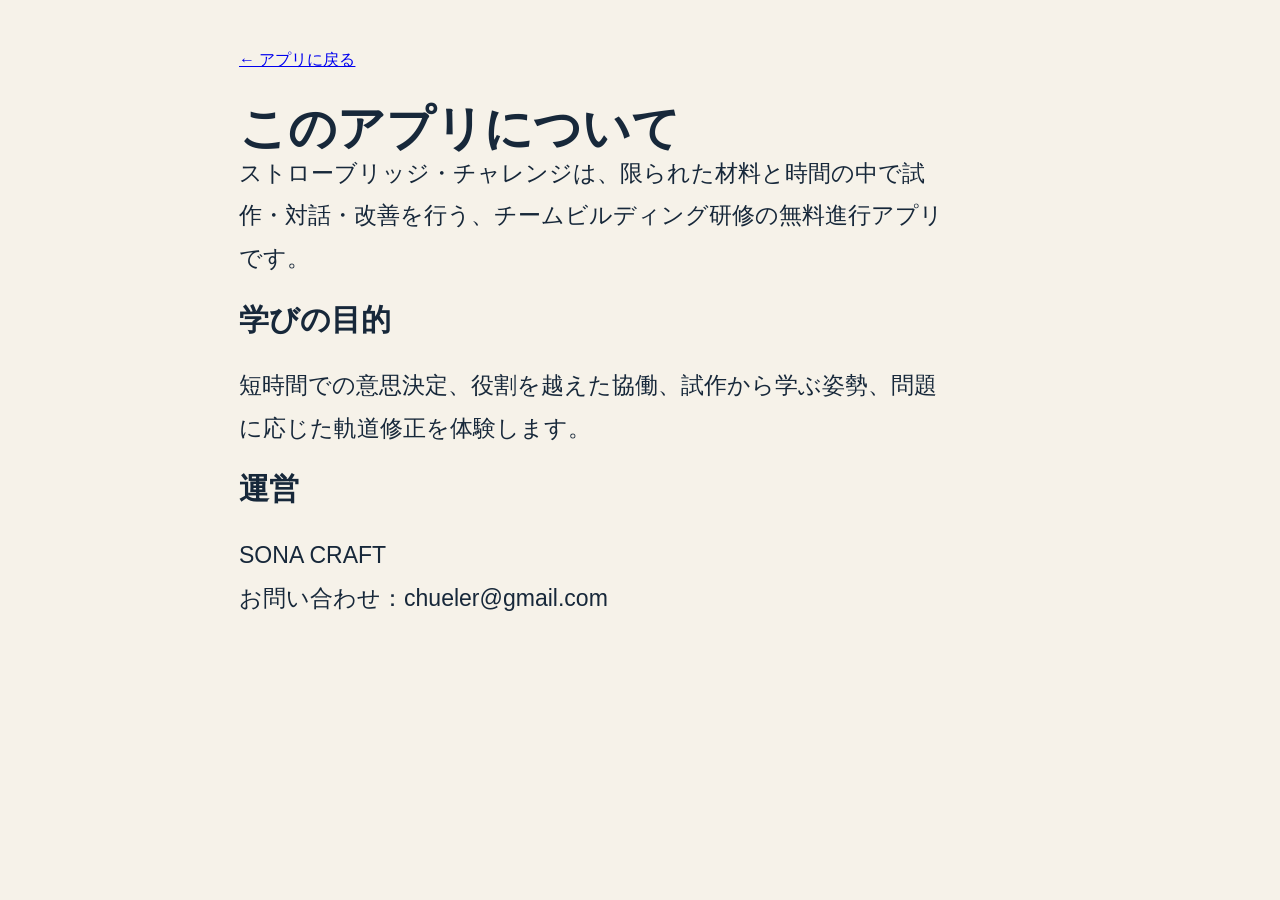
==== public/about.html @ 4d7ad0be "Initial release" ====
<!doctype html><html lang="ja"><head><meta charset="utf-8"><meta name="viewport" content="width=device-width,initial-scale=1"><title>このアプリについて｜ストローブリッジ・チャレンジ</title><link rel="stylesheet" href="css/styles.css"></head><body style="overflow:auto"><main style="max-width:850px;margin:auto;padding:50px 24px"><a href="/">← アプリに戻る</a><h1 style="font-size:48px;margin-top:35px">このアプリについて</h1><p class="lead">ストローブリッジ・チャレンジは、限られた材料と時間の中で試作・対話・改善を行う、チームビルディング研修の無料進行アプリです。</p><h2 style="font-size:30px">学びの目的</h2><p class="lead">短時間での意思決定、役割を越えた協働、試作から学ぶ姿勢、問題に応じた軌道修正を体験します。</p><h2 style="font-size:30px">運営</h2><p class="lead">SONA CRAFT<br>お問い合わせ：chueler@gmail.com</p></main></body></html>
---- public/css/styles.css ----
:root{--ink:#17283a;--paper:#f6f2e9;--white:#fff;--orange:#ef573f;--yellow:#f6c64f;--teal:#117d78;--line:#d7d7cf;--shadow:0 22px 60px rgba(23,40,58,.14)}*{box-sizing:border-box}html,body{margin:0;min-height:100%;font-family:"Noto Sans JP",sans-serif;color:var(--ink);background:var(--paper)}body{overflow:hidden}button,input,textarea{font:inherit}button{cursor:pointer}.app-header{position:fixed;z-index:20;inset:0 0 auto;height:74px;padding:0 4vw;display:flex;align-items:center;gap:28px;background:#fff;border-bottom:1px solid #ddd}.brand{display:flex;align-items:center;gap:10px;border:0;background:none;text-align:left;font:800 11px/1.05 "DM Sans";letter-spacing:.12em;color:var(--ink)}.brand-mark{display:grid;place-items:center;width:38px;height:38px;border-radius:11px;background:var(--orange);color:#fff;font-size:22px}.progress{margin-left:auto;display:flex;align-items:center;gap:12px;font:700 12px "DM Sans"}.progress i{display:block;width:160px;height:5px;background:#e8e6df;border-radius:5px;overflow:hidden}.progress b{display:block;height:100%;width:7.7%;background:var(--orange);transition:.35s}.header-actions{display:flex;gap:8px}.header-actions button{width:40px;height:40px;border:1px solid #ccd1d2;border-radius:50%;background:#fff;color:var(--ink);font-weight:800}.header-actions button:first-child{width:48px;border-radius:20px}.slide{display:none;min-height:100vh;padding:110px 7vw 100px;align-items:center;animation:appear .35s ease}.slide.is-active{display:flex}.slide>div:first-child:not(.split):not(.slide-heading){width:100%}@keyframes appear{from{opacity:0;transform:translateY(10px)}}.eyebrow{font:700 12px "DM Sans";letter-spacing:.2em;color:var(--orange);margin:0 0 18px}.eyebrow.light{color:#ffd86b}h1,h2,h3,p{margin-top:0}h1{font-size:clamp(46px,7vw,98px);line-height:.95;margin:0;font-weight:900}h2{font-size:clamp(38px,5.6vw,76px);line-height:1.12;margin:0 0 28px;font-weight:900;white-space:normal}h2 em{color:var(--orange);font-style:normal}.lead{max-width:720px;font-size:clamp(17px,1.8vw,25px);line-height:1.85}.hero{background:linear-gradient(125deg,#f8f5ed 0 64%,#ef573f 64%);gap:4vw}.hero-copy{width:58%}.hero h2{color:var(--orange);font-size:clamp(48px,7vw,100px)}.hero-lead{font-size:clamp(17px,2vw,26px);font-weight:700}.hero-actions{display:flex;gap:12px;margin-top:34px}.primary-btn,.ghost-btn,.small-btn{border-radius:14px;padding:15px 22px;border:0;font-weight:800}.primary-btn{background:var(--orange);color:#fff;box-shadow:0 10px 24px rgba(239,87,63,.25)}.ghost-btn,.small-btn{background:#fff;border:1px solid #cdd1cf;color:var(--ink)}.bridge-art{position:relative;width:40%;height:380px}.bank{position:absolute;bottom:35px;width:22%;height:120px;background:#263b4d}.bank.left{left:0}.bank.right{right:0}.bridge-deck{position:absolute;left:8%;right:8%;bottom:145px;height:18px;background:#ffd36a;transform:rotate(-1deg)}.truss{position:absolute;bottom:158px;width:25%;height:90px;border:12px solid #fff;border-width:12px 12px 0;clip-path:polygon(50% 0,100% 100%,0 100%)}.t1{left:9%}.t2{left:29%}.t3{left:49%}.t4{left:69%}.weight{position:absolute;bottom:66px;left:calc(50% - 29px);width:58px;height:64px;background:#14283a;color:#fff;display:grid;place-items:center;font-weight:800;border-radius:4px}.weight:before{content:"";position:absolute;height:60px;width:2px;background:#14283a;bottom:62px}.split{width:100%;display:grid;grid-template-columns:1.05fr .95fr;gap:7vw;align-items:center}.mission-card{background:var(--ink);color:#fff;padding:50px;border-radius:28px;box-shadow:var(--shadow)}.mission-card span{font:700 12px "DM Sans";letter-spacing:.18em;color:#ffd36a}.mission-card strong,.mission-card b{display:block}.mission-card strong{font-size:24px;margin-top:30px}.mission-card b{font:700 clamp(70px,10vw,150px)/1 "DM Sans";color:var(--orange)}.mission-card p{font-size:18px;line-height:1.7}.slide-heading{width:100%;display:flex;justify-content:space-between;align-items:end;gap:30px;margin-bottom:34px}.slide-heading h2{margin:0}.slide-heading>p{max-width:520px;font-size:17px;line-height:1.7}.teams-grid,.measure-grid{width:100%;display:grid;grid-template-columns:repeat(auto-fit,minmax(220px,1fr));gap:18px}.team-card,.measure-card{background:#fff;border-radius:20px;padding:24px;border-top:7px solid var(--team);box-shadow:0 8px 25px rgba(23,40,58,.08)}.team-card header,.measure-card header{display:flex;justify-content:space-between;align-items:center}.team-card header b{font:800 34px "DM Sans";color:var(--team)}.team-card h3{font-size:20px}.team-card ul{padding-left:20px;line-height:1.9}.materials{width:100%;display:grid;grid-template-columns:repeat(5,1fr);gap:14px}.materials button{min-height:220px;padding:22px;border:2px solid transparent;border-radius:20px;background:#fff;color:var(--ink);display:flex;flex-direction:column;align-items:flex-start;gap:14px;text-align:left}.materials button span{font:700 12px "DM Sans";color:#999}.materials button b{font-size:18px}.materials button strong{margin-top:auto;font:800 46px "DM Sans"}.materials button small{font:700 14px "Noto Sans JP"}.materials button i{align-self:flex-end;width:34px;height:34px;border:2px solid #ccd1d2;border-radius:50%;display:grid;place-items:center;color:transparent}.materials button.checked{border-color:var(--teal);background:#eef9f5}.materials button.checked i{background:var(--teal);border-color:var(--teal);color:#fff}.rule-slide{justify-content:space-between;gap:6vw}.rule-slide>div{width:42%!important}.rule-list{width:54%;padding:0;margin:0;list-style:none}.rule-list li{display:grid;grid-template-columns:70px 1fr;gap:18px;padding:22px 0;border-bottom:1px solid var(--line)}.rule-list span{font:800 28px "DM Sans";color:var(--orange)}.rule-list b{font-size:21px}.rule-list p{margin:7px 0 0;line-height:1.7}.truss-demo{position:relative;height:330px;background:#173047;border-radius:28px;overflow:hidden}.truss-demo span{position:absolute;width:42%;height:10px;background:#ffd15c;left:8%;top:50%;transform-origin:right center}.truss-demo span:nth-child(1){transform:rotate(34deg)}.truss-demo span:nth-child(2){left:42%;transform:rotate(-34deg)}.truss-demo span:nth-child(3){left:42%;transform:rotate(34deg)}.truss-demo span:nth-child(4){left:76%;transform:rotate(-34deg)}.truss-demo span:nth-child(5){width:84%;transform:none;top:73%}.truss-demo span:nth-child(6){width:84%;transform:none;top:27%}.truss-demo b{position:absolute;left:45%;top:42%;color:#fff}.principles{width:100%;display:grid;grid-template-columns:repeat(3,1fr);gap:20px}.principles article{background:#fff;padding:32px;border-radius:22px;border-bottom:7px solid var(--orange)}.principles span{font:800 48px "DM Sans";color:#e6e2d9}.principles h3{font-size:22px}.principles p{line-height:1.7}.dark{background:var(--ink);color:#fff}.timer-slide{justify-content:space-between;gap:5vw}.timer-slide>div:first-child{width:52%!important}.timer-slide ul{font-size:18px;line-height:2}.timer-card{width:min(420px,42%);background:#fff;color:var(--ink);padding:38px;border-radius:28px;text-align:center}.timer-card.accent{background:var(--orange);color:#fff}.timer-card>p{font:700 13px "DM Sans";letter-spacing:.18em}.timer-display{display:block;font:700 clamp(72px,9vw,130px)/1 "DM Sans"}.timer-track{height:8px;background:rgba(127,127,127,.25);border-radius:8px;margin:28px 0;overflow:hidden}.timer-track i{display:block;width:100%;height:100%;background:var(--yellow)}.timer-card>div:last-child{display:flex;gap:10px}.timer-card button{flex:1;padding:14px;border:0;border-radius:12px;font-weight:800}.timer-toggle{background:var(--ink);color:#fff}.milestones p{display:flex;gap:15px;align-items:center}.milestones b{color:#ffd15c;font:800 24px "DM Sans"}.measure-card{text-align:center}.measure-card header{font-weight:800}.score-entry{display:flex;align-items:end;justify-content:center;margin-top:25px}.score-entry input{width:150px;border:0;border-bottom:3px solid var(--team);font:800 46px "DM Sans";text-align:center;color:var(--ink);outline:none}.score-entry span{font-weight:800;margin:0 0 8px 7px}.results-btn{display:block;margin:30px auto 0}.winner-slide{background:var(--orange);color:#fff;display:none;flex-direction:column;align-items:flex-start}.winner-slide.is-active{display:flex}.winner-slide h2 em{color:#ffd15c}.podium{width:100%;display:flex;gap:12px;align-items:flex-end}.podium article{flex:1;background:#fff;color:var(--ink);padding:22px;text-align:center;border-radius:18px 18px 0 0}.podium article:first-child{min-height:210px}.podium article strong{display:block;font:800 34px "DM Sans";color:var(--orange)}.questions p{display:grid;grid-template-columns:54px 1fr;gap:16px;padding:20px;background:#fff;border-radius:16px;box-shadow:0 8px 25px rgba(23,40,58,.07)}.questions span{font:800 26px "DM Sans";color:var(--orange)}.finish{justify-content:center;text-align:center;background:linear-gradient(135deg,#f7f3e8,#f7dccd)}.finish>div{width:auto!important}.nav-bar{position:fixed;z-index:20;bottom:0;left:0;right:0;height:76px;padding:0 4vw;display:flex;align-items:center;justify-content:space-between;background:#fff;border-top:1px solid #ddd}.nav-bar nav{display:flex;gap:18px}.nav-bar a{font-size:12px;color:#65717a}.nav-bar button{min-width:52px;height:46px;border:1px solid #ccd1d2;background:#fff;border-radius:12px;font-weight:800}.nav-bar #nextBtn{min-width:110px;background:var(--ink);color:#fff;border-color:var(--ink)}dialog{width:min(1000px,94vw);max-height:88vh;padding:0;border:0;border-radius:24px;box-shadow:var(--shadow)}dialog::backdrop{background:rgba(12,24,36,.72)}dialog form>header,dialog form>footer{padding:22px 28px;display:flex;align-items:center;justify-content:space-between;border-bottom:1px solid #ddd}dialog form>header p{font:700 11px "DM Sans";letter-spacing:.16em;color:var(--orange);margin:0}dialog form>header h2{font-size:30px;margin:3px 0}dialog form>header button{border:0;background:none;font-size:32px}.setup-body{padding:26px;display:grid;grid-template-columns:1.3fr .7fr;gap:34px;overflow:auto}.setup-body h3{font-size:22px}.team-editor{display:grid;grid-template-columns:170px 1fr 38px;gap:10px;margin:12px 0}.team-editor input,.team-editor textarea,.settings-grid input{width:100%;border:1px solid #ccd1d2;border-radius:10px;padding:11px}.team-editor textarea{resize:vertical}.team-editor button{border:0;background:#fee9e5;color:#b53427;border-radius:10px}.settings-grid{display:grid;gap:12px}.settings-grid label{display:grid;grid-template-columns:1fr 80px 35px;align-items:center;gap:8px}.save-note{font-size:13px;color:#69747b;margin-top:24px}.toast{position:fixed;z-index:50;left:50%;bottom:95px;transform:translate(-50%,20px);background:#111f2d;color:#fff;padding:13px 20px;border-radius:12px;opacity:0;pointer-events:none;transition:.25s}.toast.show{opacity:1;transform:translate(-50%,0)}.confetti{position:fixed;inset:0;z-index:60;pointer-events:none;overflow:hidden}.confetti i{position:absolute;top:-20px;width:11px;height:18px;animation:fall 1.7s ease-in forwards}@keyframes fall{to{transform:translate(var(--drift),105vh) rotate(760deg)}}@media(max-width:850px){body{overflow:auto}.app-header{height:62px;padding:0 14px}.progress i{display:none}.slide{min-height:100svh;padding:88px 20px 100px;align-items:flex-start}.hero{background:linear-gradient(160deg,#f8f5ed 0 72%,#ef573f 72%);flex-direction:column}.hero-copy{width:100%}.bridge-art{width:100%;height:230px}.split,.setup-body{grid-template-columns:1fr}.materials{grid-template-columns:repeat(2,1fr)}.materials button{min-height:150px}.rule-slide,.timer-slide{flex-direction:column}.rule-slide>div,.rule-list,.timer-slide>div:first-child,.timer-card{width:100%!important}.principles{grid-template-columns:1fr}.slide-heading{align-items:flex-start;flex-direction:column}.nav-bar nav{display:none}.teams-grid,.measure-grid{grid-template-columns:1fr 1fr}.team-editor{grid-template-columns:1fr 36px}.team-editor textarea{grid-column:1/-1}.header-actions button{width:36px;height:36px}.header-actions button:first-child{width:42px}h2{font-size:38px}.timer-display{font-size:72px}}@media(max-width:520px){.materials,.teams-grid,.measure-grid{grid-template-columns:1fr}.hero-actions{flex-direction:column}.podium{align-items:stretch;flex-direction:column}.podium article{width:100%;min-height:0!important;border-radius:14px}.brand span:last-child{display:none}}
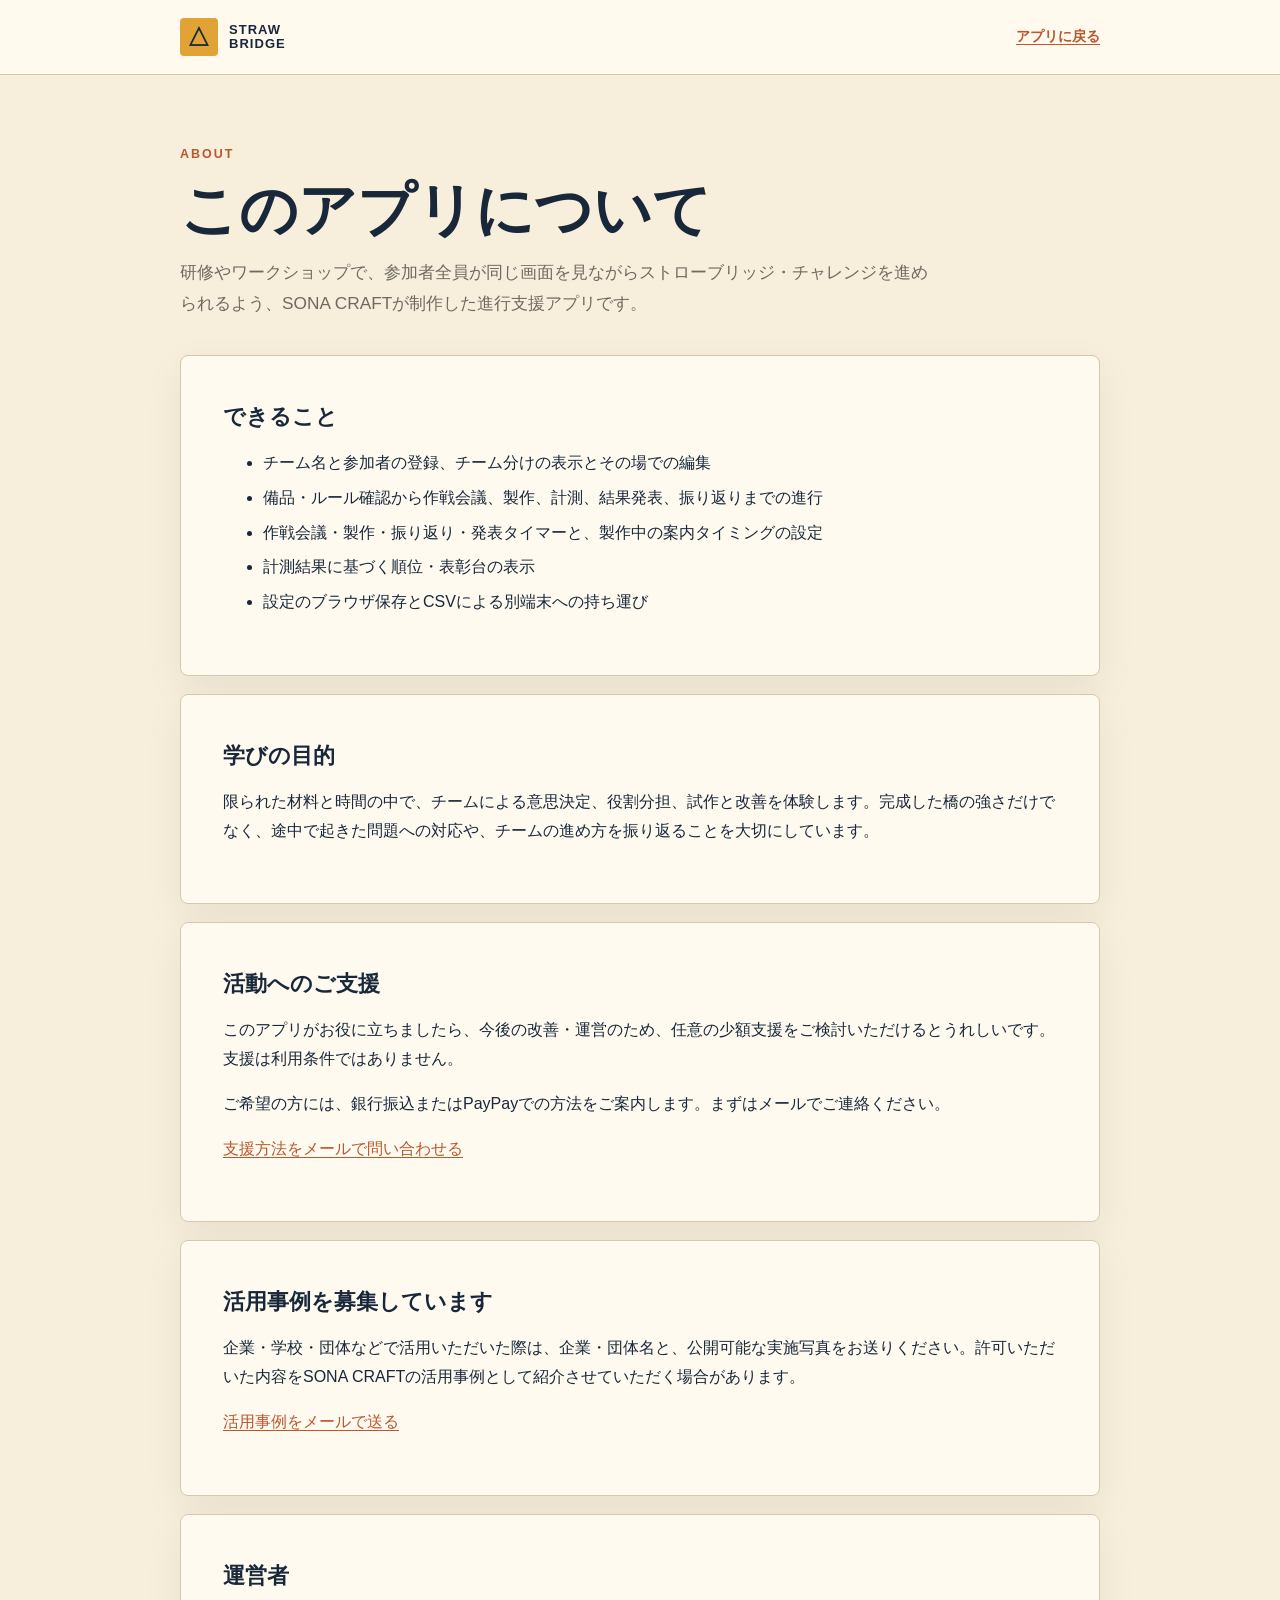
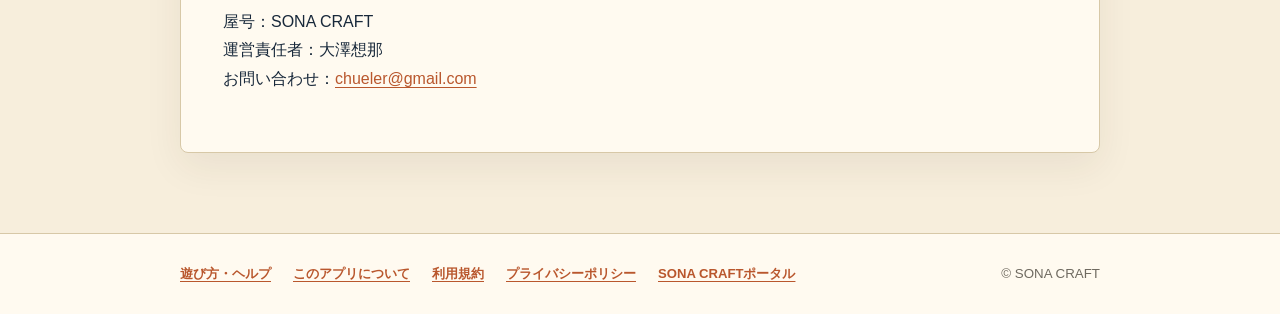
==== commit 97f73d99: "Align informational pages with Paper Human Tower" ====
--- a/public/about.html
+++ b/public/about.html
@@ -1 +1,16 @@
-<!doctype html><html lang="ja"><head><meta charset="utf-8"><meta name="viewport" content="width=device-width,initial-scale=1"><title>このアプリについて｜ストローブリッジ・チャレンジ</title><link rel="stylesheet" href="css/styles.css"></head><body style="overflow:auto"><main style="max-width:850px;margin:auto;padding:50px 24px"><a href="/">← アプリに戻る</a><h1 style="font-size:48px;margin-top:35px">このアプリについて</h1><p class="lead">ストローブリッジ・チャレンジは、限られた材料と時間の中で試作・対話・改善を行う、チームビルディング研修の無料進行アプリです。</p><h2 style="font-size:30px">学びの目的</h2><p class="lead">短時間での意思決定、役割を越えた協働、試作から学ぶ姿勢、問題に応じた軌道修正を体験します。</p><h2 style="font-size:30px">運営</h2><p class="lead">SONA CRAFT<br>お問い合わせ：chueler@gmail.com</p></main></body></html>
+<!doctype html>
+<html lang="ja">
+<head><meta charset="UTF-8"><meta name="viewport" content="width=device-width, initial-scale=1.0"><title>このアプリについて | ストローブリッジ・チャレンジ</title><link rel="stylesheet" href="css/legal.css"></head>
+<body>
+  <header class="legal-header"><div class="legal-header-inner"><a class="brand" href="index.html"><span class="brand-mark">△</span><span>STRAW<br>BRIDGE</span></a><a class="back-link" href="index.html">アプリに戻る</a></div></header>
+  <main class="legal-main">
+    <div class="legal-hero"><span class="eyebrow">ABOUT</span><h1>このアプリについて</h1><p class="lead">研修やワークショップで、参加者全員が同じ画面を見ながらストローブリッジ・チャレンジを進められるよう、SONA CRAFTが制作した進行支援アプリです。</p></div>
+    <section class="legal-card"><h2>できること</h2><ul><li>チーム名と参加者の登録、チーム分けの表示とその場での編集</li><li>備品・ルール確認から作戦会議、製作、計測、結果発表、振り返りまでの進行</li><li>作戦会議・製作・振り返り・発表タイマーと、製作中の案内タイミングの設定</li><li>計測結果に基づく順位・表彰台の表示</li><li>設定のブラウザ保存とCSVによる別端末への持ち運び</li></ul></section>
+    <section class="legal-card"><h2>学びの目的</h2><p>限られた材料と時間の中で、チームによる意思決定、役割分担、試作と改善を体験します。完成した橋の強さだけでなく、途中で起きた問題への対応や、チームの進め方を振り返ることを大切にしています。</p></section>
+    <section class="legal-card"><h2>活動へのご支援</h2><p>このアプリがお役に立ちましたら、今後の改善・運営のため、任意の少額支援をご検討いただけるとうれしいです。支援は利用条件ではありません。</p><p>ご希望の方には、銀行振込またはPayPayでの方法をご案内します。まずはメールでご連絡ください。</p><p><a href="mailto:chueler@gmail.com?subject=ストローブリッジ支援について">支援方法をメールで問い合わせる</a></p></section>
+    <section class="legal-card"><h2>活用事例を募集しています</h2><p>企業・学校・団体などで活用いただいた際は、企業・団体名と、公開可能な実施写真をお送りください。許可いただいた内容をSONA CRAFTの活用事例として紹介させていただく場合があります。</p><p><a href="mailto:chueler@gmail.com?subject=ストローブリッジ活用事例">活用事例をメールで送る</a></p></section>
+    <section class="legal-card"><h2>運営者</h2><p>屋号：SONA CRAFT<br>運営責任者：大澤想那<br>お問い合わせ：<a href="mailto:chueler@gmail.com">chueler@gmail.com</a></p></section>
+  </main>
+  <footer class="legal-footer"><div class="legal-footer-inner"><nav><a href="how-to-play.html">遊び方・ヘルプ</a><a href="about.html">このアプリについて</a><a href="terms.html">利用規約</a><a href="privacy.html">プライバシーポリシー</a><a href="https://sona-studio-portal.pages.dev/">SONA CRAFTポータル</a></nav><small>© SONA CRAFT</small></div></footer>
+</body>
+</html>
--- a/public/css/legal.css
+++ b/public/css/legal.css
@@ -0,0 +1,2 @@
+:root{color-scheme:light;--ink:#18283a;--muted:#6f6a60;--cream:#f7eedc;--paper:#fffaf0;--orange:#b9572d;--gold:#e2a336;--line:#d7c8a7}
+*{box-sizing:border-box}body{margin:0;color:var(--ink);background:var(--cream);font-family:"Yu Gothic UI","Yu Gothic","Hiragino Kaku Gothic ProN","Meiryo",sans-serif;line-height:1.8}a{color:var(--orange);text-underline-offset:.2em}a:hover{color:#873a20}.legal-header{border-bottom:1px solid var(--line);background:rgba(255,250,240,.95)}.legal-header-inner,.legal-main,.legal-footer-inner{width:min(920px,calc(100% - 40px));margin-inline:auto}.legal-header-inner{min-height:74px;display:flex;align-items:center;justify-content:space-between;gap:24px}.brand{display:inline-flex;align-items:center;gap:11px;color:var(--ink);font:900 13px/1.05 "Segoe UI",sans-serif;letter-spacing:.08em;text-decoration:none}.brand-mark{display:grid;place-items:center;width:38px;aspect-ratio:1;border-radius:4px;background:var(--gold);color:var(--ink);font-size:23px}.back-link{font-size:.9rem;font-weight:800}.legal-main{padding:64px 0 80px}.legal-hero{margin-bottom:36px}.legal-hero .eyebrow{color:var(--orange);font:900 .78rem "Segoe UI",sans-serif;letter-spacing:.16em}h1{margin:8px 0 12px;font-size:clamp(2rem,6vw,3.6rem);line-height:1.2}.lead{max-width:760px;color:var(--muted);font-size:1.08rem}.legal-card{margin-top:18px;padding:clamp(24px,5vw,42px);border:1px solid var(--line);border-radius:8px;background:var(--paper);box-shadow:0 14px 38px rgba(51,45,35,.07)}h2{margin:0 0 12px;font-size:1.35rem}h3{margin:24px 0 6px;font-size:1.05rem}p,ul,ol{margin-top:0}li+li{margin-top:6px}.note{padding:16px 18px;border-left:5px solid var(--orange);background:#fff1dd}.updated{color:var(--muted);font-size:.85rem}.legal-footer{padding:28px 0;border-top:1px solid var(--line);background:var(--paper)}.legal-footer-inner{display:flex;justify-content:space-between;align-items:center;gap:20px}.legal-footer nav{display:flex;flex-wrap:wrap;gap:10px 22px}.legal-footer a{font-size:.82rem;font-weight:800}.legal-footer small{white-space:nowrap;color:var(--muted)}@media(max-width:680px){.legal-header-inner,.legal-main,.legal-footer-inner{width:min(100% - 28px,920px)}.legal-main{padding-top:42px}.legal-footer-inner{align-items:flex-start;flex-direction:column}}
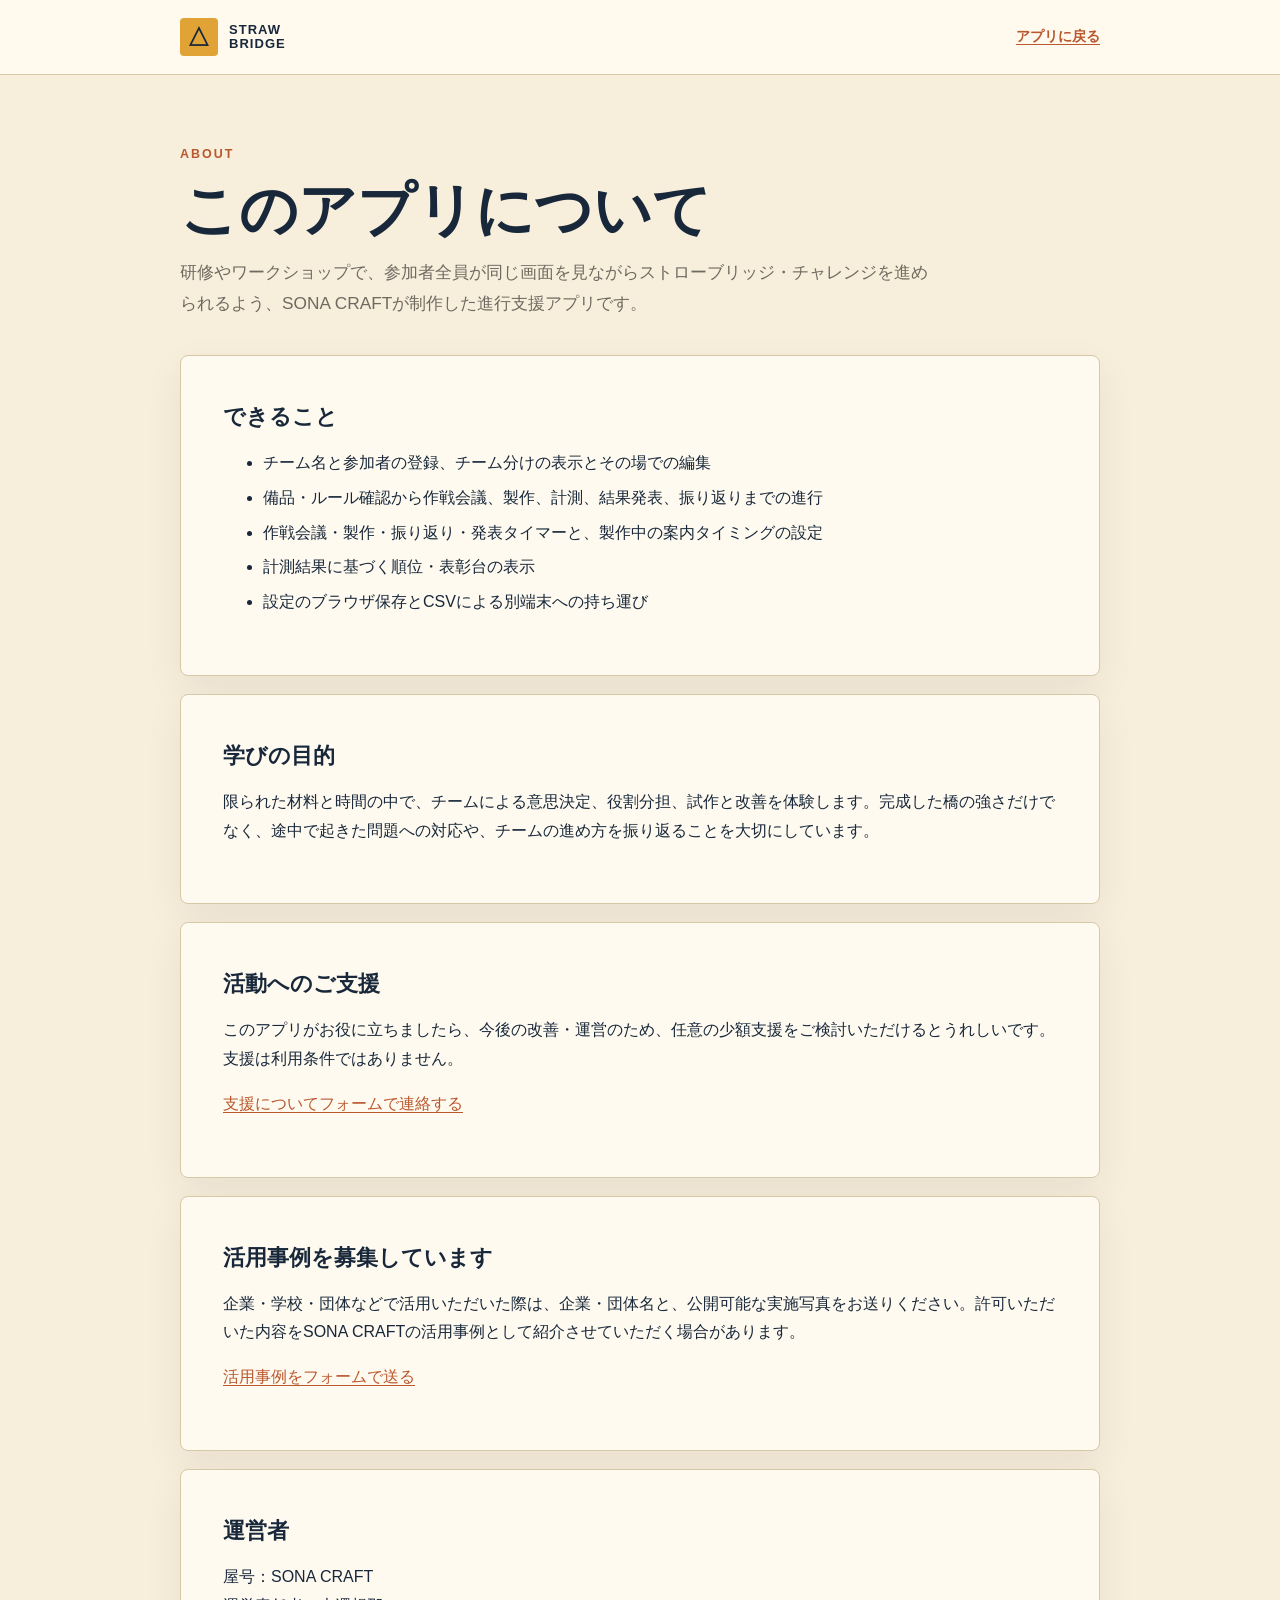
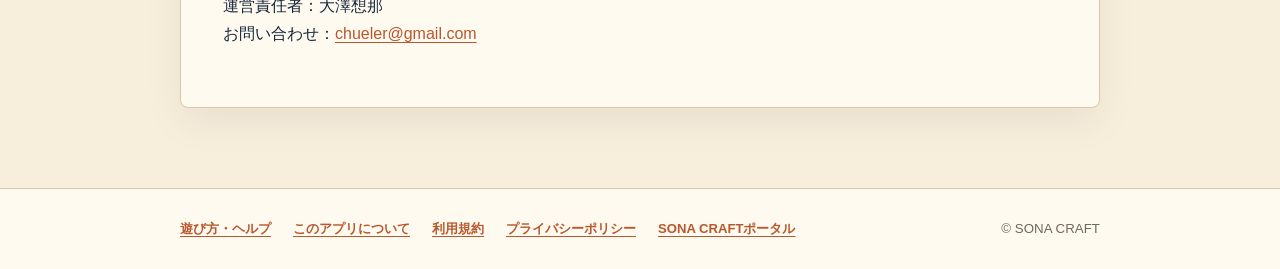
==== commit 05808615: "Connect support forms and usage metrics" ====
--- a/public/about.html
+++ b/public/about.html
@@ -1,16 +1,18 @@
 <!doctype html>
 <html lang="ja">
-<head><meta charset="UTF-8"><meta name="viewport" content="width=device-width, initial-scale=1.0"><title>このアプリについて | ストローブリッジ・チャレンジ</title><link rel="stylesheet" href="css/legal.css"></head>
+<head><meta charset="UTF-8"><meta name="viewport" content="width=device-width, initial-scale=1.0">
+  <meta name="google-adsense-account" content="ca-pub-6423794191116812"><title>このアプリについて | ストローブリッジ・チャレンジ</title><link rel="stylesheet" href="css/legal.css">  <script async src="https://pagead2.googlesyndication.com/pagead/js/adsbygoogle.js?client=ca-pub-6423794191116812" crossorigin="anonymous"></script>
+</head>
 <body>
   <header class="legal-header"><div class="legal-header-inner"><a class="brand" href="index.html"><span class="brand-mark">△</span><span>STRAW<br>BRIDGE</span></a><a class="back-link" href="index.html">アプリに戻る</a></div></header>
   <main class="legal-main">
     <div class="legal-hero"><span class="eyebrow">ABOUT</span><h1>このアプリについて</h1><p class="lead">研修やワークショップで、参加者全員が同じ画面を見ながらストローブリッジ・チャレンジを進められるよう、SONA CRAFTが制作した進行支援アプリです。</p></div>
     <section class="legal-card"><h2>できること</h2><ul><li>チーム名と参加者の登録、チーム分けの表示とその場での編集</li><li>備品・ルール確認から作戦会議、製作、計測、結果発表、振り返りまでの進行</li><li>作戦会議・製作・振り返り・発表タイマーと、製作中の案内タイミングの設定</li><li>計測結果に基づく順位・表彰台の表示</li><li>設定のブラウザ保存とCSVによる別端末への持ち運び</li></ul></section>
     <section class="legal-card"><h2>学びの目的</h2><p>限られた材料と時間の中で、チームによる意思決定、役割分担、試作と改善を体験します。完成した橋の強さだけでなく、途中で起きた問題への対応や、チームの進め方を振り返ることを大切にしています。</p></section>
-    <section class="legal-card"><h2>活動へのご支援</h2><p>このアプリがお役に立ちましたら、今後の改善・運営のため、任意の少額支援をご検討いただけるとうれしいです。支援は利用条件ではありません。</p><p>ご希望の方には、銀行振込またはPayPayでの方法をご案内します。まずはメールでご連絡ください。</p><p><a href="mailto:chueler@gmail.com?subject=ストローブリッジ支援について">支援方法をメールで問い合わせる</a></p></section>
-    <section class="legal-card"><h2>活用事例を募集しています</h2><p>企業・学校・団体などで活用いただいた際は、企業・団体名と、公開可能な実施写真をお送りください。許可いただいた内容をSONA CRAFTの活用事例として紹介させていただく場合があります。</p><p><a href="mailto:chueler@gmail.com?subject=ストローブリッジ活用事例">活用事例をメールで送る</a></p></section>
+    <section class="legal-card"><h2>活動へのご支援</h2><p>このアプリがお役に立ちましたら、今後の改善・運営のため、任意の少額支援をご検討いただけるとうれしいです。支援は利用条件ではありません。</p><p><a href="https://portal.sona-craft.com/request?app=straw-bridge&amp;type=support">支援についてフォームで連絡する</a></p></section>
+    <section class="legal-card"><h2>活用事例を募集しています</h2><p>企業・学校・団体などで活用いただいた際は、企業・団体名と、公開可能な実施写真をお送りください。許可いただいた内容をSONA CRAFTの活用事例として紹介させていただく場合があります。</p><p><a href="https://portal.sona-craft.com/request?app=straw-bridge&amp;type=use-case">活用事例をフォームで送る</a></p></section>
     <section class="legal-card"><h2>運営者</h2><p>屋号：SONA CRAFT<br>運営責任者：大澤想那<br>お問い合わせ：<a href="mailto:chueler@gmail.com">chueler@gmail.com</a></p></section>
   </main>
-  <footer class="legal-footer"><div class="legal-footer-inner"><nav><a href="how-to-play.html">遊び方・ヘルプ</a><a href="about.html">このアプリについて</a><a href="terms.html">利用規約</a><a href="privacy.html">プライバシーポリシー</a><a href="https://sona-studio-portal.pages.dev/">SONA CRAFTポータル</a></nav><small>© SONA CRAFT</small></div></footer>
+  <footer class="legal-footer"><div class="legal-footer-inner"><nav><a href="how-to-play.html">遊び方・ヘルプ</a><a href="about.html">このアプリについて</a><a href="terms.html">利用規約</a><a href="privacy.html">プライバシーポリシー</a><a href="https://portal.sona-craft.com/">SONA CRAFTポータル</a></nav><small>© SONA CRAFT</small></div></footer>
 </body>
 </html>
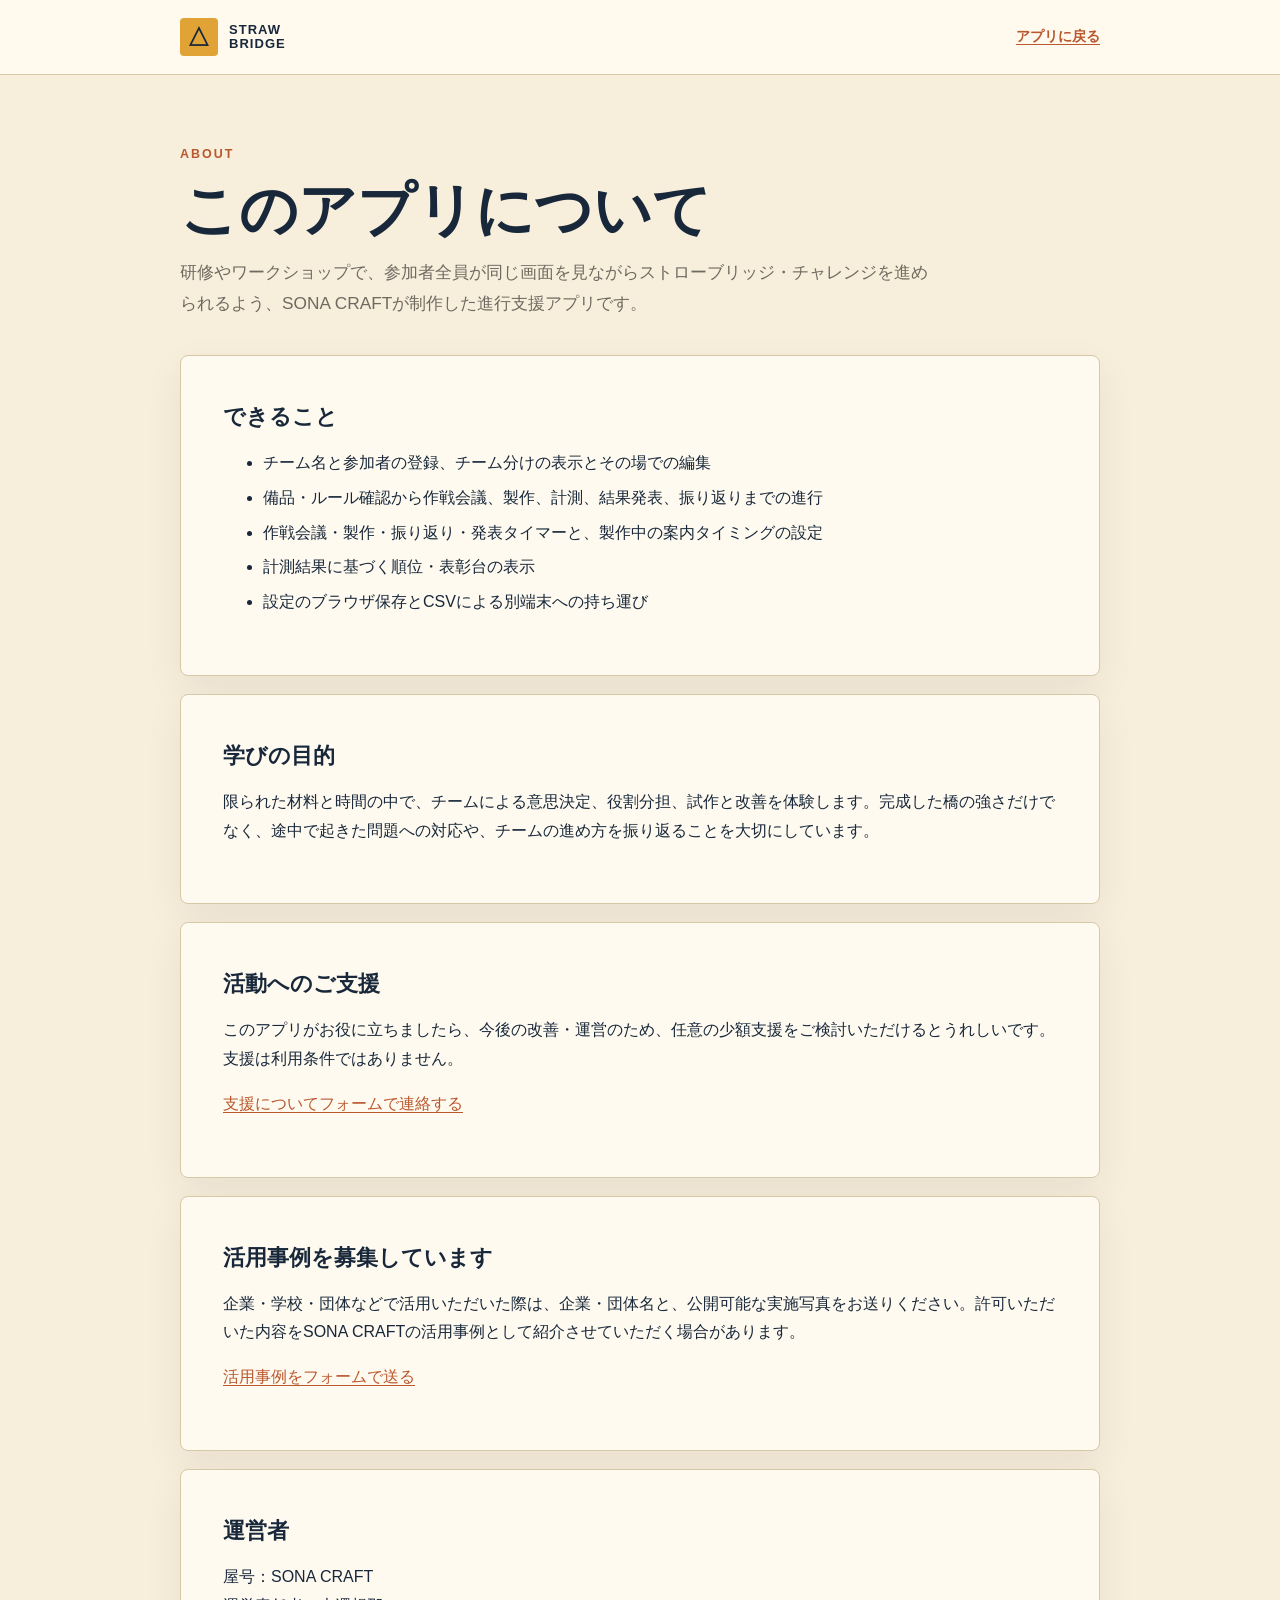
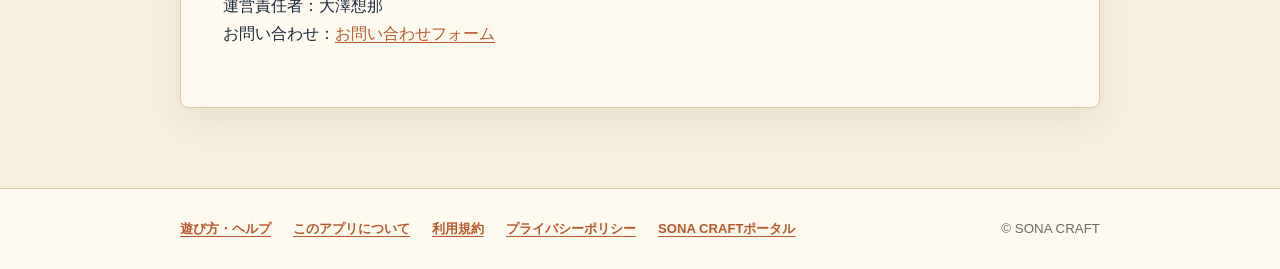
==== commit f71fa39c: "Use central contact form" ====
--- a/public/about.html
+++ b/public/about.html
@@ -11,7 +11,7 @@
     <section class="legal-card"><h2>学びの目的</h2><p>限られた材料と時間の中で、チームによる意思決定、役割分担、試作と改善を体験します。完成した橋の強さだけでなく、途中で起きた問題への対応や、チームの進め方を振り返ることを大切にしています。</p></section>
     <section class="legal-card"><h2>活動へのご支援</h2><p>このアプリがお役に立ちましたら、今後の改善・運営のため、任意の少額支援をご検討いただけるとうれしいです。支援は利用条件ではありません。</p><p><a href="https://portal.sona-craft.com/request?app=straw-bridge&amp;type=support">支援についてフォームで連絡する</a></p></section>
     <section class="legal-card"><h2>活用事例を募集しています</h2><p>企業・学校・団体などで活用いただいた際は、企業・団体名と、公開可能な実施写真をお送りください。許可いただいた内容をSONA CRAFTの活用事例として紹介させていただく場合があります。</p><p><a href="https://portal.sona-craft.com/request?app=straw-bridge&amp;type=use-case">活用事例をフォームで送る</a></p></section>
-    <section class="legal-card"><h2>運営者</h2><p>屋号：SONA CRAFT<br>運営責任者：大澤想那<br>お問い合わせ：<a href="mailto:chueler@gmail.com">chueler@gmail.com</a></p></section>
+    <section class="legal-card"><h2>運営者</h2><p>屋号：SONA CRAFT<br>運営責任者：大澤想那<br>お問い合わせ：<a href="https://portal.sona-craft.com/request.html?type=contact&amp;app=straw-bridge">お問い合わせフォーム</a></p></section>
   </main>
   <footer class="legal-footer"><div class="legal-footer-inner"><nav><a href="how-to-play.html">遊び方・ヘルプ</a><a href="about.html">このアプリについて</a><a href="terms.html">利用規約</a><a href="privacy.html">プライバシーポリシー</a><a href="https://portal.sona-craft.com/">SONA CRAFTポータル</a></nav><small>© SONA CRAFT</small></div></footer>
 </body>
